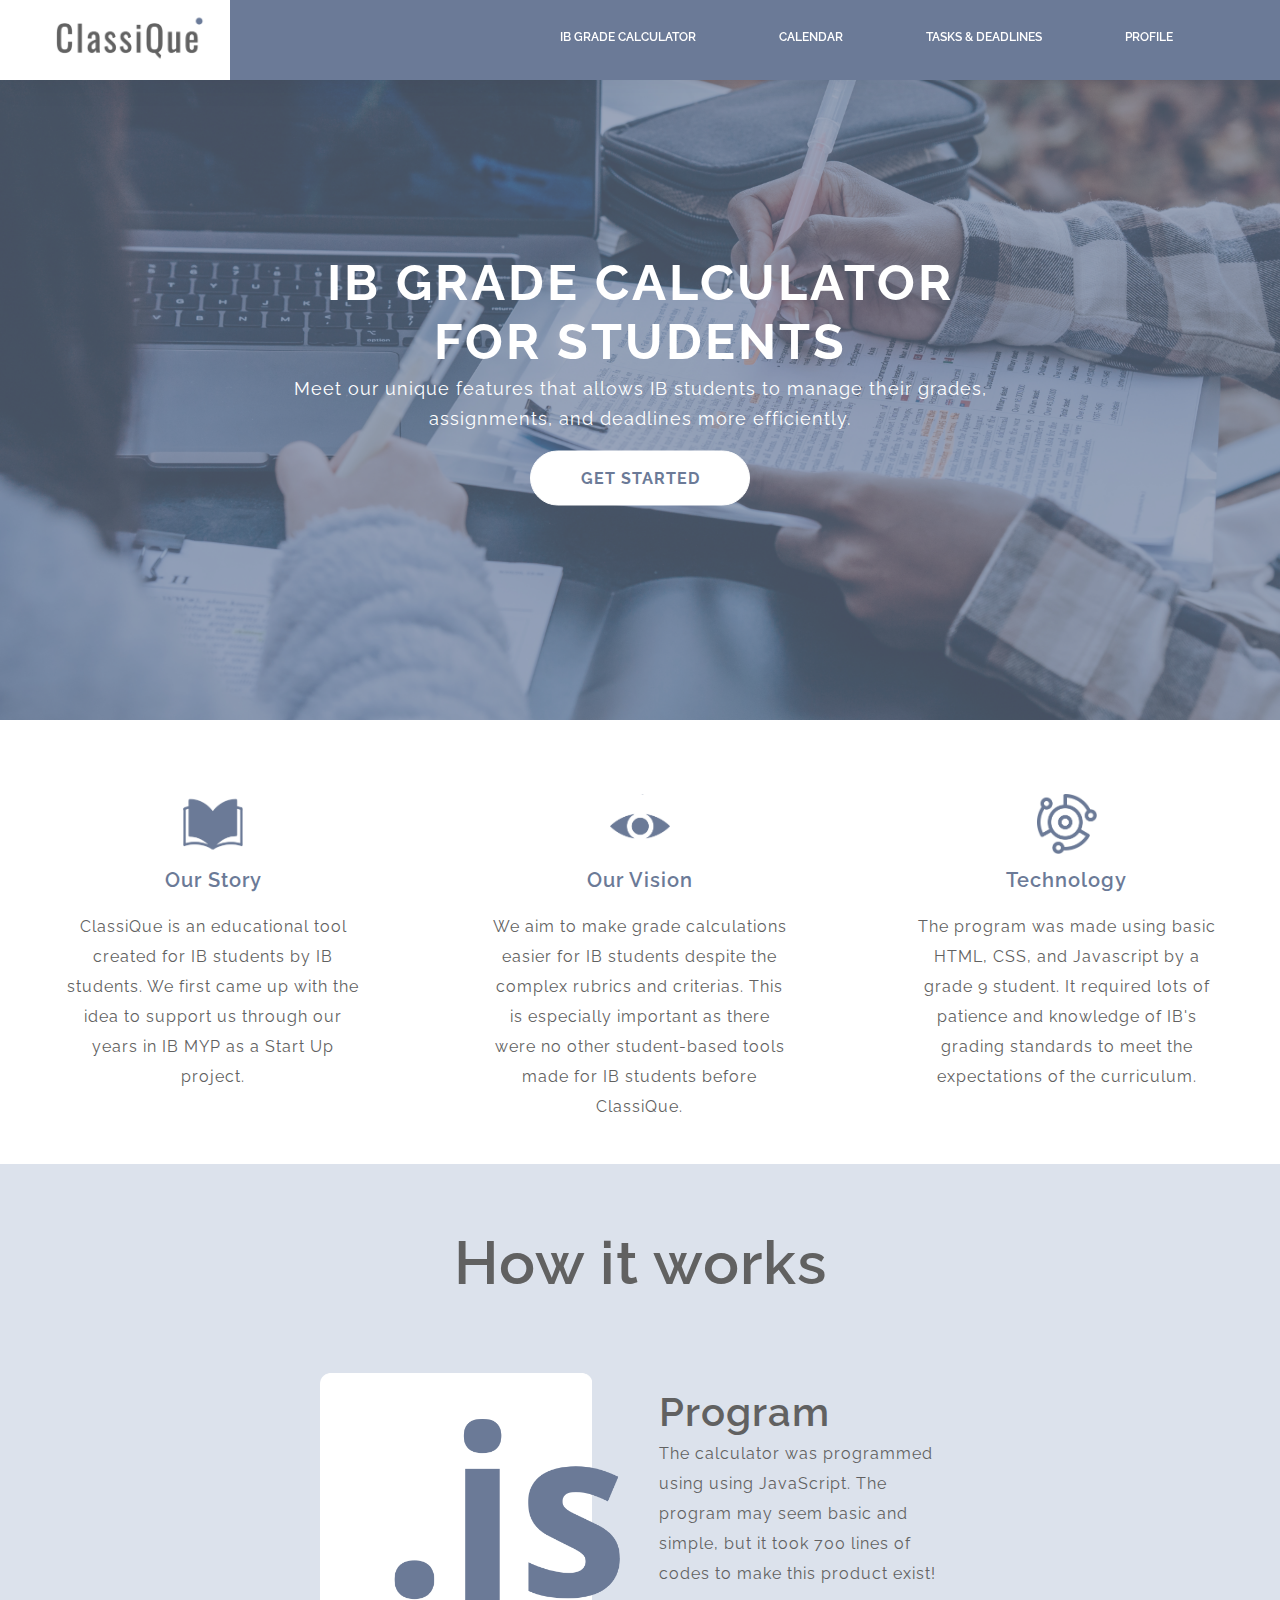
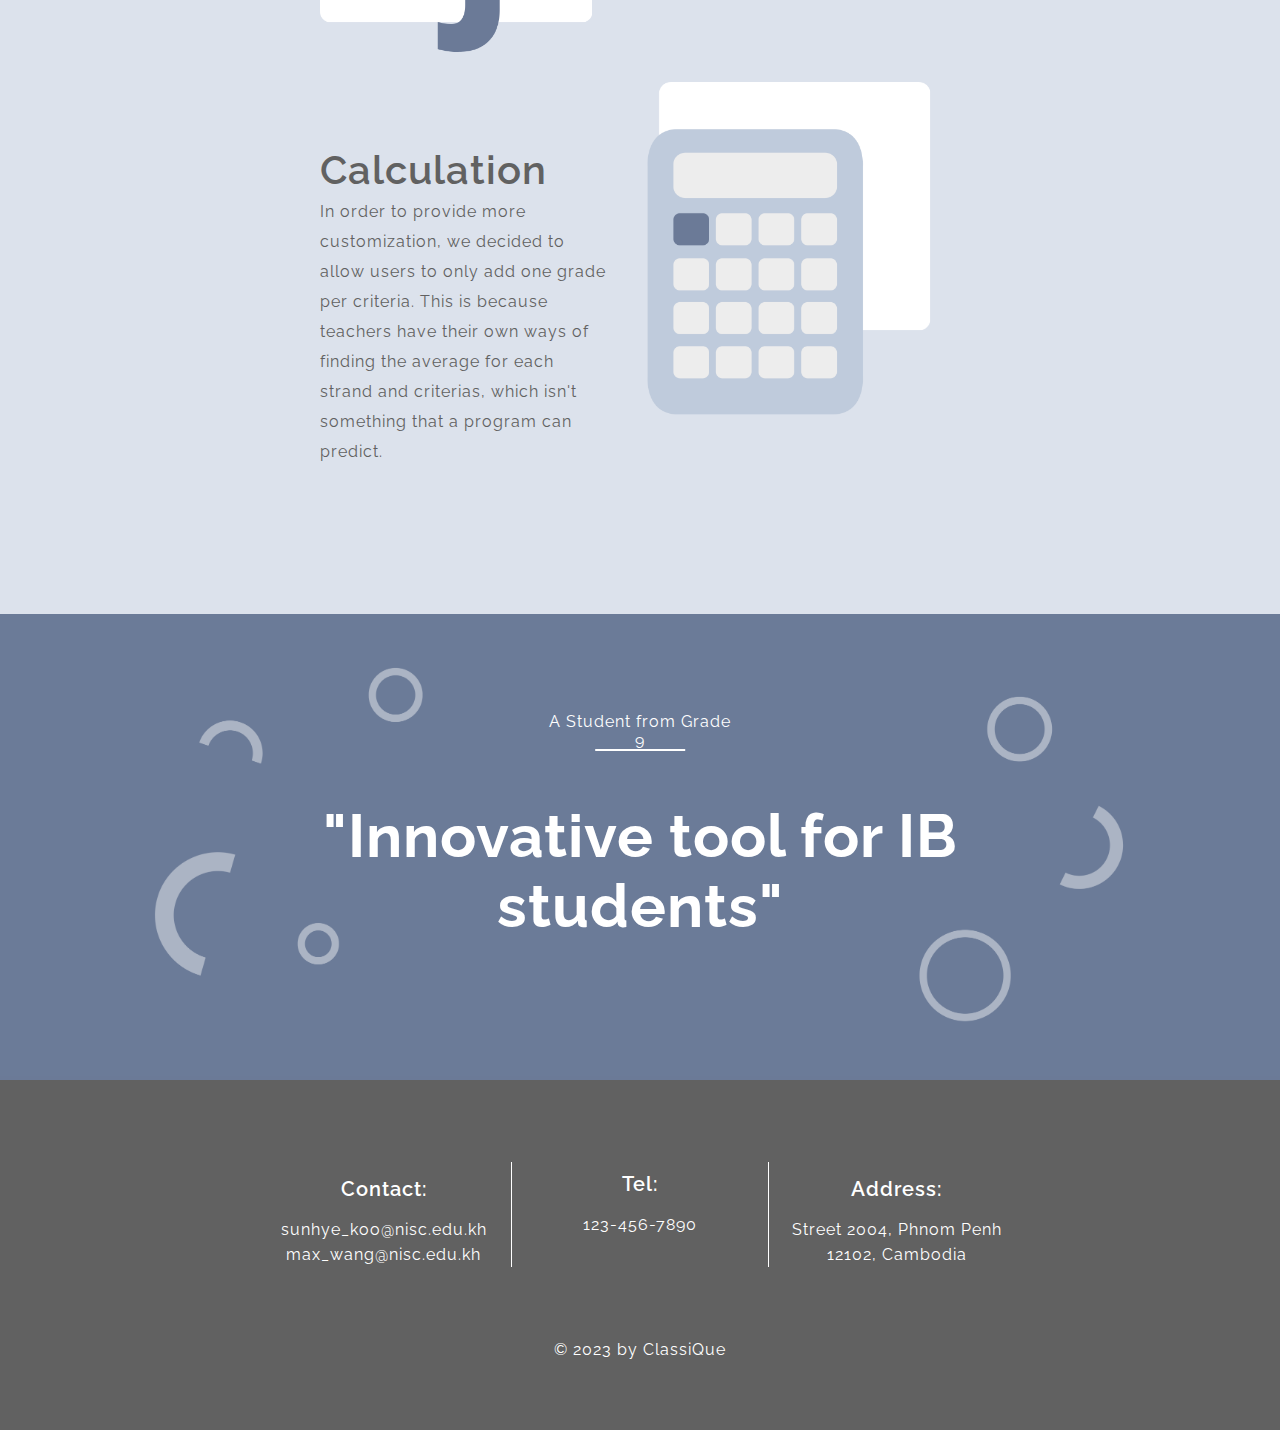
==== index.html @ 24f9cb54 "Update index.html" ====
<!DOCTYPE html>
<html lang="en">
<head>
    <meta charset="UTF-8">
    <meta http-equiv="X-UA-Compatible" content="IE=edge">
    <meta name="viewport" content="width=device-width, initial-scale=1.0">
    <title>Classique - Home</title>
    <link rel="icon" type="image/png" href="icon.png"/>
</head>
<style>
    * {
        box-sizing: border-box;
    }
    @font-face {
        font-family: "Raleway-Regular";
        src: url("Raleway_woff/Raleway-Regular.woff2") format('woff2'),
            url("Raleway_woff/Raleway-Regular.woff") format('woff');
        font-weight:normal;
        font-style:normal; 
    }
    @font-face {
        font-family: "Raleway-Medium";
        src: url("Raleway_woff/Raleway-Medium.woff2") format('woff2'),
            url("Raleway_woff/Raleway-Medium.woff") format('woff');
        font-weight:normal;
        font-style:normal; 
    }
    @font-face {
        font-family: "Raleway-SemiBold";
        src: url("Raleway_woff/Raleway-SemiBold.woff2") format('woff2'),
            url("Raleway_woff/Raleway-SemiBold.woff") format('woff');
        font-weight:normal;
        font-style:normal; 
    }
    @font-face {
        font-family: "Raleway-Bold";
        src: url("Raleway_woff/Raleway-Bold.woff2") format('woff2'),
            url("Raleway_woff/Raleway-Bold.woff") format('woff');
        font-weight:normal;
        font-style:normal; 
    }
    body {
        margin: 0;
        padding:0;
        font-weight:normal;
        background:white;
    }
    .top {
        height: 80px;
        /* border:solid 1px red; */
        box-shadow:0px 5px 30px rgb(0 0 0 / 5%);
        position:fixed;
        top:0;
        z-index:3;
        width:100%;
        background:linear-gradient(90deg, white 18%, #6B7A97 18%); 
    }
    .top #menu {
        float: right;
        width: 800px;  
        margin-top:15px;
        height:50px;
        /* border:solid 1px blue;  */
    }
    #menu {
        width:980px;
        padding:15px 0 0 0;
    }
    header #logo {
        /* border:solid 1px blue; */
        float:left;
        margin:10px 0 0 55px;
        width:150px;
    }
    header #menu {
        font-family:"Raleway-SemiBold";
        font-weight:normal;
        font-size:12px;
    }
    header #menu li {
        display:inline;
        margin-left: 80px; 
    }
    a {
        text-decoration:none;
    }
    a, a:visited, a:hover, a:active {
        color: inherit;
    }
    li {
        text-decoration:none;  
        color:white;
        position: relative;
        padding-bottom:10px;
    }
    li::after {
        content: '';
        position:absolute;
        width: 100%;
        transform: scaleX(0);
        height: 1px;
        bottom: 0;
        left: 0;
        background-color: black;
        transform-origin: bottom left right;
        transition: 0.8s ease-in-out;
    }
    li:hover {
        color:#DCE2EC;
        transition: 0.5s;
    }
    .float-right {
        float: right;
    }
    #img {
        width:100%;
        background-position: center;
        background-repeat: no-repeat;
        background-size: cover;
    }
    h1 {
        /* border:solid red 1px; */
        font-family:"Raleway-Bold";
        float:right;
        font-weight:normal;
        font-size:50px;
        text-align:center;
        width:800px;
        letter-spacing:3px;
    }
    p {
        width:800px;
        /* border:solid 1px black; */
        margin-top:0px;
        text-align:center;
        font-size:18px;
        line-height:30px;
        font-weight:normal;
        font-family:"Raleway-Regular";
        color:white;
        letter-spacing:1px;
    }
    #info {
        margin-bottom:10px;
    }
    #btncontrol {
        width:600px;
        color:#626262;
    }
    #startBtn {
        width:220px;
        font-size:16px;
        border-radius:0px;
        background:white;
        border-width: 1px;
        font-family:"Raleway-Bold";
        font-weight:normal;
        color:#6B7A97;
        letter-spacing:1px;
        height:55px;
        border:solid 1px white;
        border-radius:100px;
    }
    #startBtn:hover {
        background-color:#6B7A97;
        transition: 0.4s ease-in-out;
        border:solid 1px #6B7A97;
        color:white;
    }
    .part1 {
        /* border:solid 1px red; */
        position: absolute;
        top: 43%;
        left: 50%;
        transform: translate(-50%, -50%);
    }
    .part2 {
        /* border:solid 1px red; */
        position: absolute;
        top: 57%;
        left: 50%;
        transform: translate(-50%, -50%);
    }
    .part3 {
        /* border:solid 1px red; */
        position: absolute;
        top: 66%;
        left: 50%;
        transform: translate(-50%, -50%);
    }
    .first {
        position: relative;
        text-align: center;
        color: white;
    }
    aside#left {
        width:33.33%;
        height:350px; 
        float:left; 
        text-align:center;
        color:#6B7A97;
        background:white;
    }
    aside#right {
        width:33.33%;
        height:350px;
        float:left;
        color:#6B7A97;
        text-align:center;
        background:white;
    }
    .second main {
        width:33.33%;
        height:350px;
        float:left;
        color:#6B7A97;
        text-align:center;
        background:white;
    }
    .icon {
        width:60px;
        margin-top:70px;
    }
    .subT {
        font-size:20px;
        margin-top:10px;
        font-weight:700;
        letter-spacing:1px;
        font-family:"Raleway-SemiBold";
        font-weight:normal;
    }
    .cont {
        margin-top:20px;
        /* border:solid 1px blue; */
        width:70%;
        margin-left:15%;
        color:#616161;
        letter-spacing:1px;
        line-height:30px;
        font-family:"Raleway-Regular";
        font-weight:normal;
    }
    .second {
        height:350px;
        margin-bottom:90px;
        /* border:solid 3px blue; */
    }
    .third {
        /* border:solid 6px purple; */
        width:100%;
        height:1050px;
        background-color:#DCE2EC;
        padding:5% 0 8% 0;
    }
    .expT {
        font-family:"Raleway-SemiBold";
        font-weight:normal;
        font-size:60px;
        letter-spacing: 1px;
        color:#616161;
        text-align: center;
        /* border:solid 1px blue; */
    }
    .expS1 {
        font-family:"Raleway-SemiBold";
        font-weight:normal;
        position: absolute;
        font-size:40px;
        letter-spacing: 1px;
        color:#616161;
        text-align:left;
        float:right;
        margin:7% 0 0 51.5%;
        /* border:solid 1px green; */
    }
    .exp1 {
        font-family:"Raleway-Regular";
        font-weight:normal;
        letter-spacing: 1px;
        color:#616161;
        text-align:left;
        float:right;
        width:22.5%;
        line-height:30px;
        /* border:solid 1px yellow; */
        margin:11% 0 0 51.5%;
        position:absolute;
    }
    #js {
        width:23.5%;
        float:left;
        margin:5% 0 0 25%;
        position:relative;
    }
    .expS2 {
        font-family:"Raleway-SemiBold";
        font-weight:normal;
        position: absolute;
        font-size:40px;
        letter-spacing: 1px;
        color:#616161;
        text-align:left;
        float:right;
        margin:35% 0 0 25%;
    }
    .exp2 {
        font-family:"Raleway-Regular";
        font-weight:normal;
        letter-spacing: 1px;
        color:#616161;
        text-align:left;
        float:left;
        width:22.5%;
        line-height:30px;
        /* border:solid 1px yellow; */
        margin:39% 0 0 25%;
        position:absolute;
    }
    #calc {
        width:26%;
        float:right;
        margin:30% 26.5% 0 0;
        position:absolute;
    }
    .fourth {
        position: relative;
        text-align: center;
        color: white;
        /* border:solid 1px red; */
        background:#6B7A97;
    }
    #fb {
        width:100%;
        background-position: center;
        background-repeat: no-repeat;
        background-size: cover;
        /* border:solid 1px red; */
    }
    .fbD {
        /* border:solid 1px red; */
        font-family:"Raleway-Regular";
        font-weight:normal;
        position: absolute;
        top: 25%;
        left: 50%;
        transform: translate(-50%, -50%);
        letter-spacing: 1px;
        width:15%;
    }
    .fbW {
        /* border:solid 1px red; */
        font-family:"Raleway-Bold";
        font-weight:normal;
        position: absolute;
        top: 55%;
        left: 50%;
        transform: translate(-50%, -50%);
        letter-spacing: 1px;
        font-size:60px;
    }
    .uL {
        border:solid 0.5px white;
        position: absolute;
        top: 25%;
        left: 50%;
        transform: translate(-50%, -50%);
        width:7%;
        margin-top:1.5%;
    }
    footer {
        background:#616161;
        height:350px;
        position:sticky;
    }
    #left2 {
        margin:0 0 0 20%;
        padding-top:4%;
        width:20%;
        height:350px; 
        float:left; 
        text-align:center;
        color:white;
    }
    #right2 {
        margin:0 20% 0 0;
        padding-top:4%;
        width:20%;
        height:350px;
        float:left;
        color:white;
        text-align:center;
    }
    #mid {
        padding-top:6%;
        width:20%;
        height:150px;
        float:left;
        color:white;
        text-align:center;
    }
    .info {
        font-family:"Raleway-Regular";
        font-weight:normal;
        margin-top:30px;
        border-right:solid 1px white;
        letter-spacing:1px;
        line-height:25px;
    }
    .tel {
        font-family:"Raleway-Regular";
        font-weight:normal;
        letter-spacing:1px;
        line-height:25px;
    }
    .add {
        font-family:"Raleway-Regular";
        font-weight:normal;
        margin-top:30px;
        border-left:solid 1px white;
        letter-spacing:1px;
        line-height:25px;
    }
    .T {
        font-family:"Raleway-SemiBold";
        font-weight:normal;
        line-height:55px;
        font-size:20px;
    }
</style>
<body>
    <div class="top">
        <header>
            <a href="index.html"><img id="logo" src="logo.png"></a>
            <ul id="menu">
                <li><a href="calc.html">IB GRADE CALCULATOR</a></li>
                <li><a>CALENDAR</li></a>
                <li><a>TASKS & DEADLINES</li></a>
                <li><a>PROFILE</li></a>
            </ul>
        </header>
    </div>
    <div class="first">
        <img id="img" src="background1.png">
        <div class="part1"><h1>IB GRADE CALCULATOR<br>FOR STUDENTS</h1></div>
        <div class="part2"><p>Meet our unique features that allows IB students to manage their grades, assignments, and deadlines more efficiently. </p></div>
        <div class="part3"><a href="calc.html"><button type="button" id="startBtn">GET STARTED</button></a></div>
    </div>
    <div class="second">
        <aside id="left">
            <img class="icon" src="book.png">
            <div class="subT">
                Our Story
            </div>
            <div class="cont">
                ClassiQue is an educational tool created for IB students by IB students. We first came up with the idea to support us through our years in IB MYP as a Start Up project.
            </div>
        </aside>
        <main>
            <img class="icon" src="eye.png">
            <div class="subT">
                Our Vision
            </div>
            <div class="cont">
                We aim to make grade calculations easier for IB students despite the complex rubrics and criterias. This is especially important as there were no other student-based tools made for IB students before ClassiQue.
            </div>
        </main>
        <aside id="right">
            <img class="icon" src="tech.png">
            <div class="subT">
                Technology
            </div>
            <div class="cont">
                The program was made using basic HTML, CSS, and Javascript by a grade 9 student. It required lots of patience and knowledge of IB's grading standards to meet the expectations of the curriculum.
            </div>
        </aside>
    </div>
    <div class="third">
        <div class="expT">
            How it works
        </div>
        <img id="js" src="js.png">
        <div class="expS1">
            Program
        </div>
        <div class="exp1">
            The calculator was programmed using using JavaScript. The program may seem basic and simple, but it took 700 lines of codes to make this product exist!
        </div>
        <img id="calc" src="calc.png">
        <div class="expS2">
            Calculation
        </div>
        <div class="exp2">
            In order to provide more customization, we decided to allow users to only add one grade per criteria. This is because teachers have their own ways of finding the average for each strand and criterias, which isn't something that a program can predict. 
        </div>
    </div>
    <div class="fourth">
        <img id="fb" src="fb.png">
        <div class="fbD">A Student from Grade 9</div>
        <div class="uL"></div>
        <div class="fbW">"Innovative tool for IB students"</div>
    </div>
    <footer>
        <aside id="left2">
            <div class="info">
                <div class="T">Contact:</div>
                sunhye_koo@nisc.edu.kh
                max_wang@nisc.edu.kh
            </div>
        </aside>
        <main id="mid">
            <div class="tel">
                <div class="T">Tel:</div>
                123-456-7890<br><br><br><br><br>
                © 2023 by ClassiQue
            </div>
        </main>
        <aside id="right2">
            <div class="add">
                <div class="T">Address:</div>
                Street 2004, Phnom Penh
                <br>12102, Cambodia
            </div>
        </aside>
    </footer>
</body>
</html>
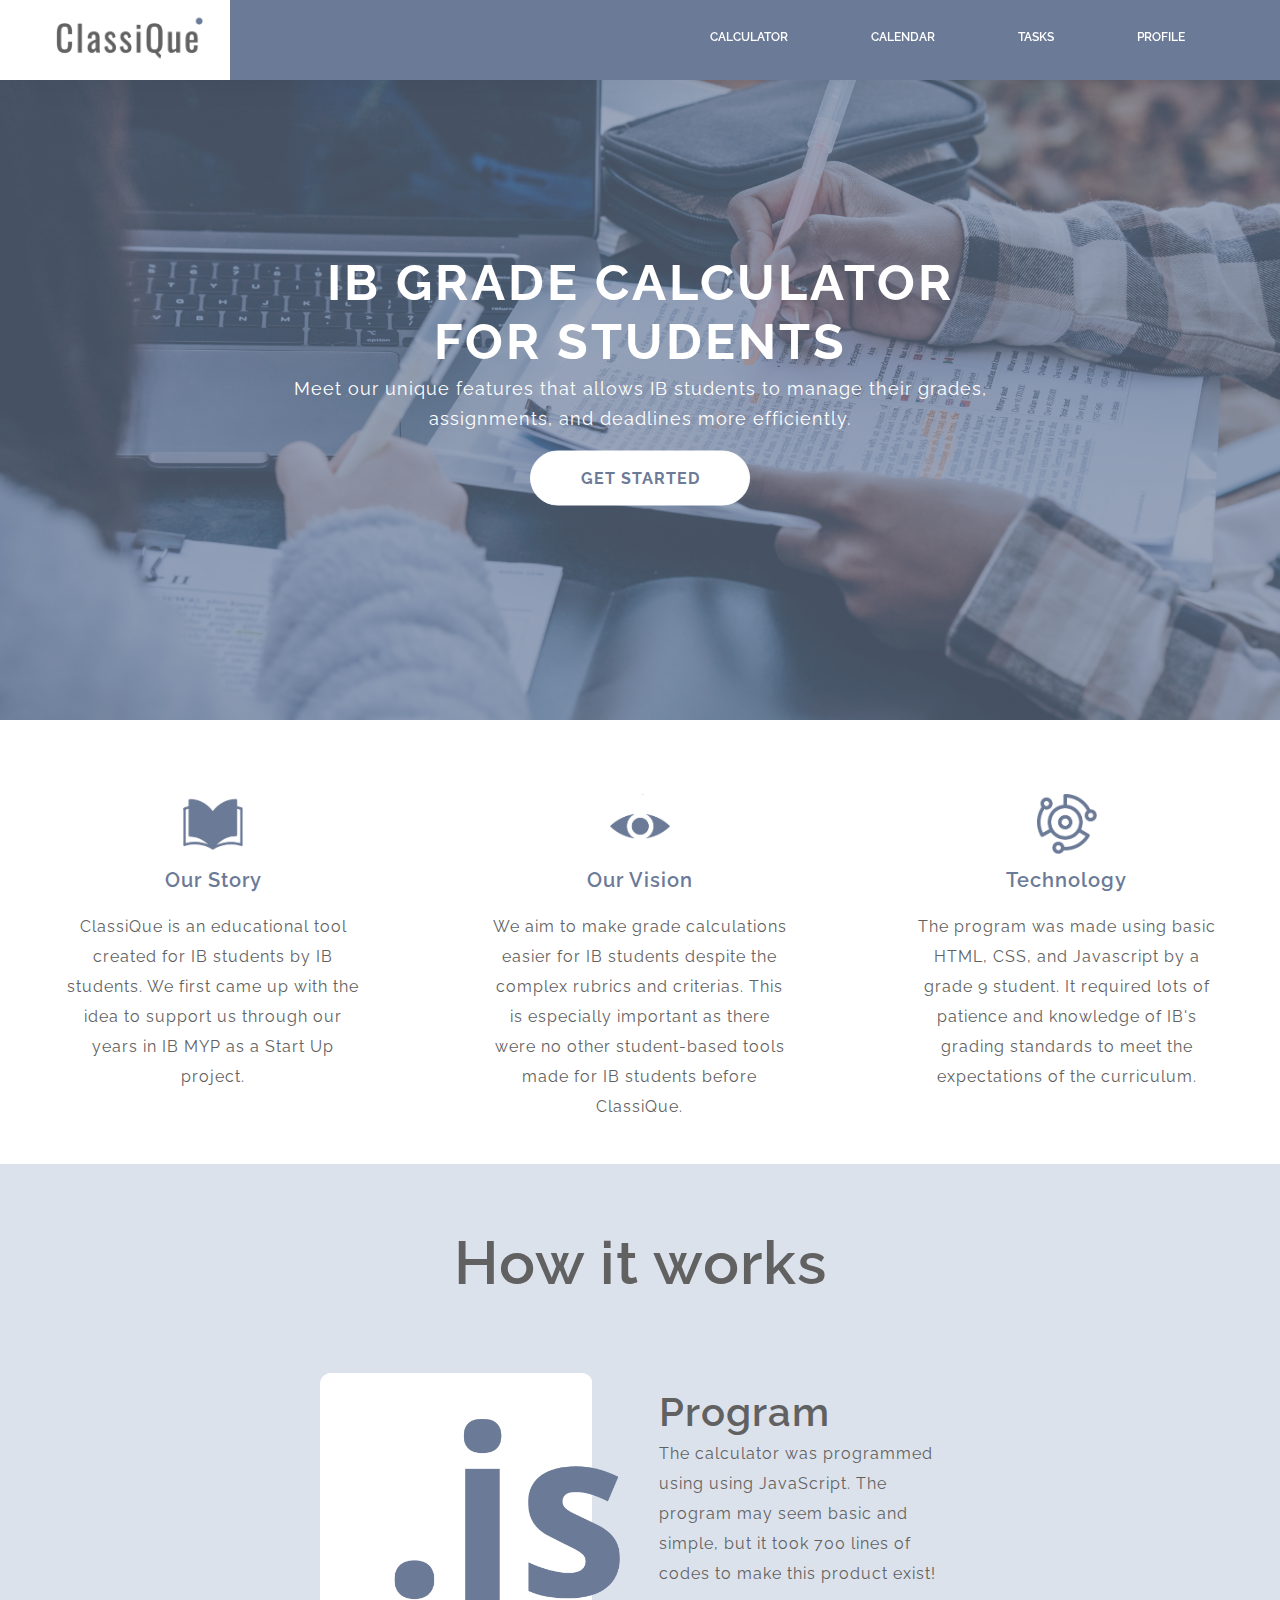
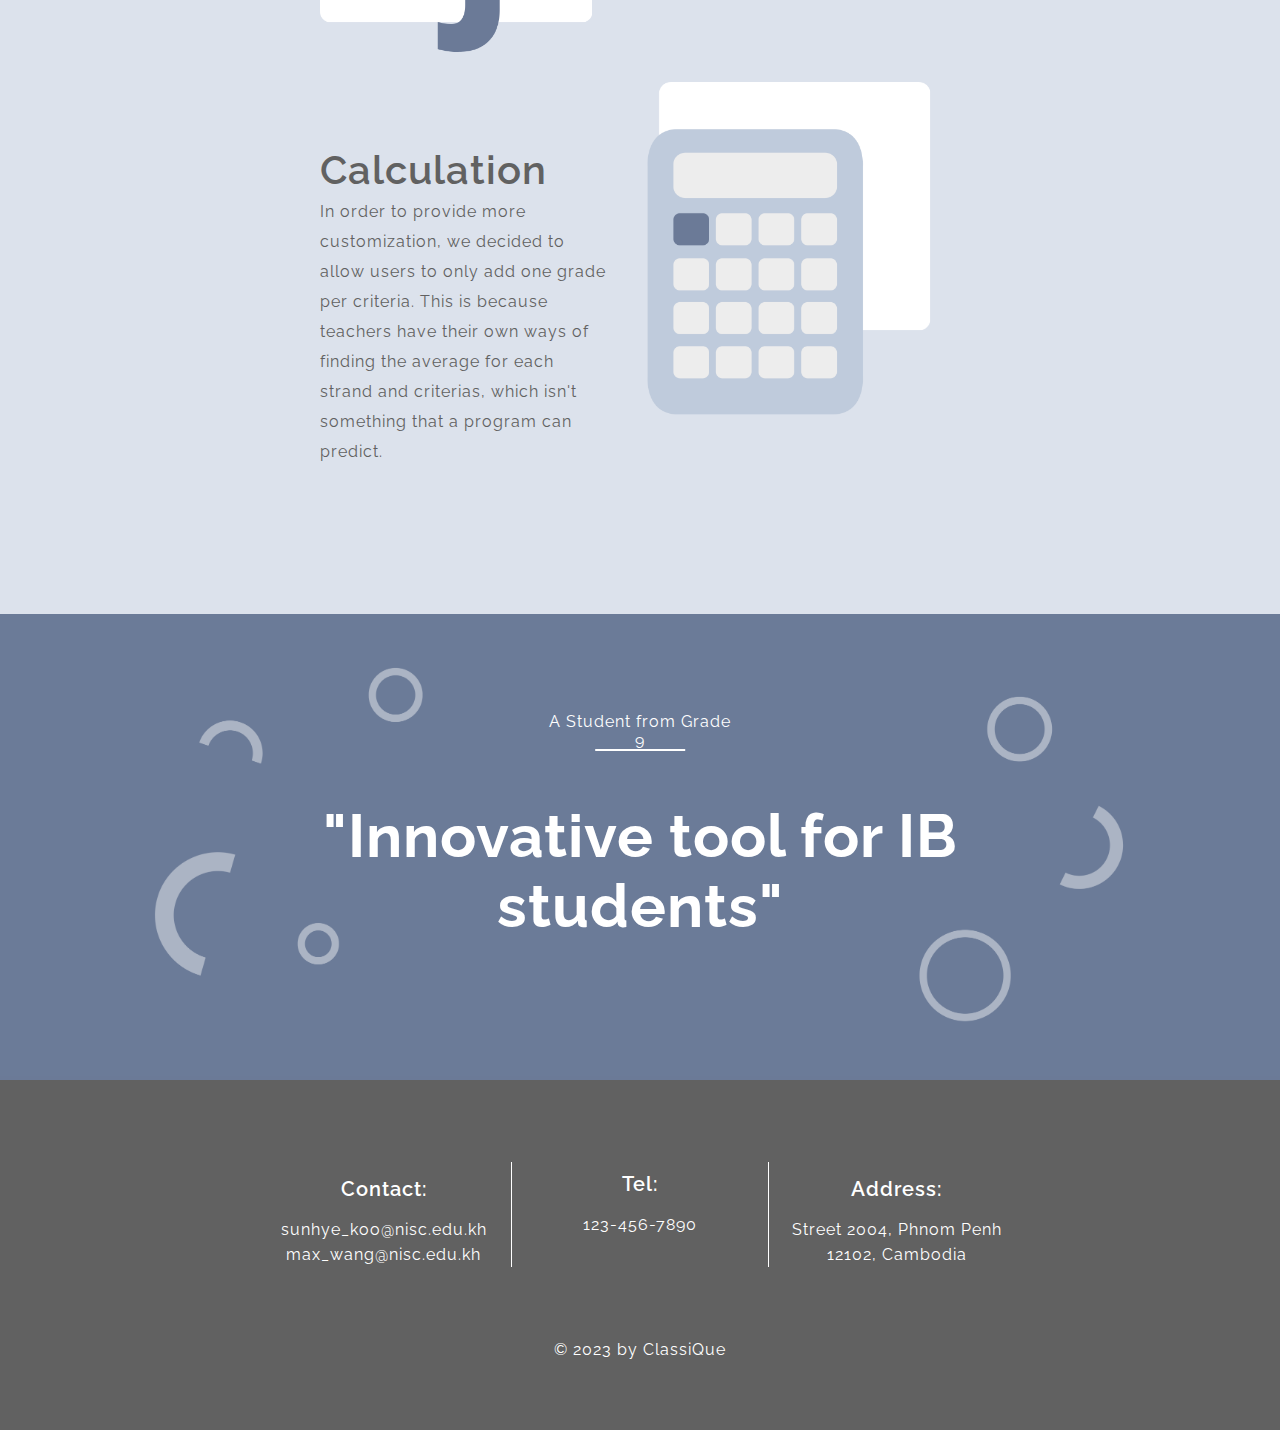
==== commit dfe24330: "Update index.html" ====
--- a/index.html
+++ b/index.html
@@ -57,7 +57,7 @@
     }
     .top #menu {
         float: right;
-        width: 800px;  
+        width: 650px;  
         margin-top:15px;
         height:50px;
         /* border:solid 1px blue;  */
@@ -426,15 +426,243 @@
         line-height:55px;
         font-size:20px;
     }
+    @media only screen and (max-width:500px) {
+    /* For mobile phones: */
+        .second > #left, .second > main, .second > #right {
+            width: 100%;
+        }
+        #img {
+            width: fit-content; 
+            height: max-content; 
+            object-fit: none;
+            /* height:fit-content; */
+            background-position: center;
+            background-repeat: no-repeat;
+            background-size: cover;
+        }
+        header #logo {
+            float:left;
+            margin:18px 0 0 30px;
+            width:25%;
+        }
+        .top {
+            box-shadow:0px 5px 30px rgb(0 0 0 / 5%);
+            position:fixed;
+            top:0;
+            z-index:3;
+            width:100%;
+            background:linear-gradient(90deg, white 36%, #6B7A97 36%); 
+        }
+        .top #menu {
+            width: 300px;  
+            margin-top:15px;
+            height:50px;
+            margin-right:25px;
+        }
+        #menu {
+            width:980px;
+            padding:20px 0 0 0;
+        }
+        header #menu {
+            font-weight:550;
+            font-size:0.25em;
+        }
+        header #menu li {
+            display:inline;
+            margin-left: 120px; 
+        }
+        h1 {
+            font-size:2em;
+        }
+        p {
+            width:400px;
+            font-size:0.9em;
+        }
+        .part1 {
+            top: 38%;
+            left: 50%;
+        }
+        .part2 {
+            top: 48%;
+            left: 50%;
+        }
+        .part3 {
+            top: 56%;
+            left: 50%;
+        }
+        .second {
+            height:100px;
+            margin-bottom:1000px;
+        }
+        .third {
+            width:100%;
+            height:1450px;
+            background-color:#DCE2EC;
+            padding:5% 0 8% 0;
+        }
+        .expT {
+            font-size:2.75em;
+            font-weight:700;
+            letter-spacing: 1px;
+            color:#616161;
+            text-align: center;
+            line-height: 130px;;
+        }
+        .expS1 {
+            position: absolute;
+            font-size:2.5em;
+            font-weight:700;
+            letter-spacing: 1px;
+            color:#616161;
+            text-align:left;
+            float:left;
+            margin:50% 0 0 24.5%;
+        }
+        .exp1 {
+            letter-spacing: 1px;
+            color:#616161;
+            text-align:left;
+            float:right;
+            width:50%;
+            line-height:30px;
+            /* border:solid 1px yellow; */
+            margin:63% 0 0 24.5%;
+            position:absolute;
+        }
+        #js {
+            width:50%;
+            float:left;
+            margin:0 0 0 25%;
+            position:relative;
+        }
+        .expS2 {
+            position: absolute;
+            font-size:2.5em;
+            font-weight:700;
+            letter-spacing: 1px;
+            color:#616161;
+            text-align:left;
+            float:left;
+            margin:170% 0 0 24.5%;
+        }
+        .exp2 {
+            letter-spacing: 1px;
+            color:#616161;
+            text-align:left;
+            float:right;
+            width:50%;
+            line-height:30px;
+            /* border:solid 1px yellow; */
+            margin:183% 0 0 24.5%;
+            position:absolute;
+        }
+        #calc {
+            width:50%;
+            float:left;
+            margin:65% 0 0 21%;
+            position:relative;
+        }
+        .fbD {
+            position: absolute;
+            top: 22.5%;
+            left: 50%;
+            transform: translate(-50%, -50%);
+            letter-spacing: 1px;
+            width:25%;
+            font-size:0.5em;
+        }
+        .fbW {
+            position: absolute;
+            top: 53.5%;
+            left: 50%;
+            transform: translate(-50%, -50%);
+            letter-spacing: 1px;
+            font-size:1.75em;
+            font-weight:bold;
+        }
+        .uL {
+            border:solid 0.5px white;
+            position: absolute;
+            top: 26.5%;
+            left: 50%;
+            transform: translate(-50%, -50%);
+            width:7%;
+            margin-top:1.5%;
+        }
+        footer {
+            height:350px;
+        }
+        #left2 {
+            margin:0 0 0 2%;
+            padding-top:10%;
+            width:30%;
+            height:350px; 
+            float:left; 
+            text-align:center;
+            color:white;
+        }
+        #right2 {
+            margin:0 2% 0 0;
+            padding-top:10%;
+            width:30%;
+            height:350px;
+            float:right;
+            color:white;
+            text-align:center;
+        }
+        #mid {
+            padding-top:16%;
+            width:30%;
+            height:150px;
+            float:left;
+            color:white;
+            text-align:center;
+            margin:0 0 0 3%;
+        }
+        .info {
+            margin-top:30px;
+            border-right:solid 1px white;
+            letter-spacing:1px;
+            line-height:25px;
+            font-size:0.5em;
+        }
+        .tel {
+            letter-spacing:1px;
+            line-height:25px;
+            font-size:0.5em;
+        }
+        .add {
+            margin-top:30px;
+            border-left:solid 1px white;
+            letter-spacing:1px;
+            line-height:25px;
+            font-size:0.5em;
+        }
+        .T {
+            font-weight:600;
+            line-height:55px;
+            font-size:1.5em;
+        }
+        .cred {
+            text-align: center;
+            position: absolute;
+            top: 70%;
+            left: 50%;
+            transform: translate(-50%, -50%);
+            letter-spacing: 1px;
+            color:white;
+            font-size:0.75em;
+        }
+        }
 </style>
 <body>
     <div class="top">
         <header>
             <a href="index.html"><img id="logo" src="logo.png"></a>
             <ul id="menu">
-                <li><a href="calc.html">IB GRADE CALCULATOR</a></li>
+                <li><a href="calc.html">CALCULATOR</a></li>
                 <li><a>CALENDAR</li></a>
-                <li><a>TASKS & DEADLINES</li></a>
+                <li><a>TASKS</li></a>
                 <li><a>PROFILE</li></a>
             </ul>
         </header>
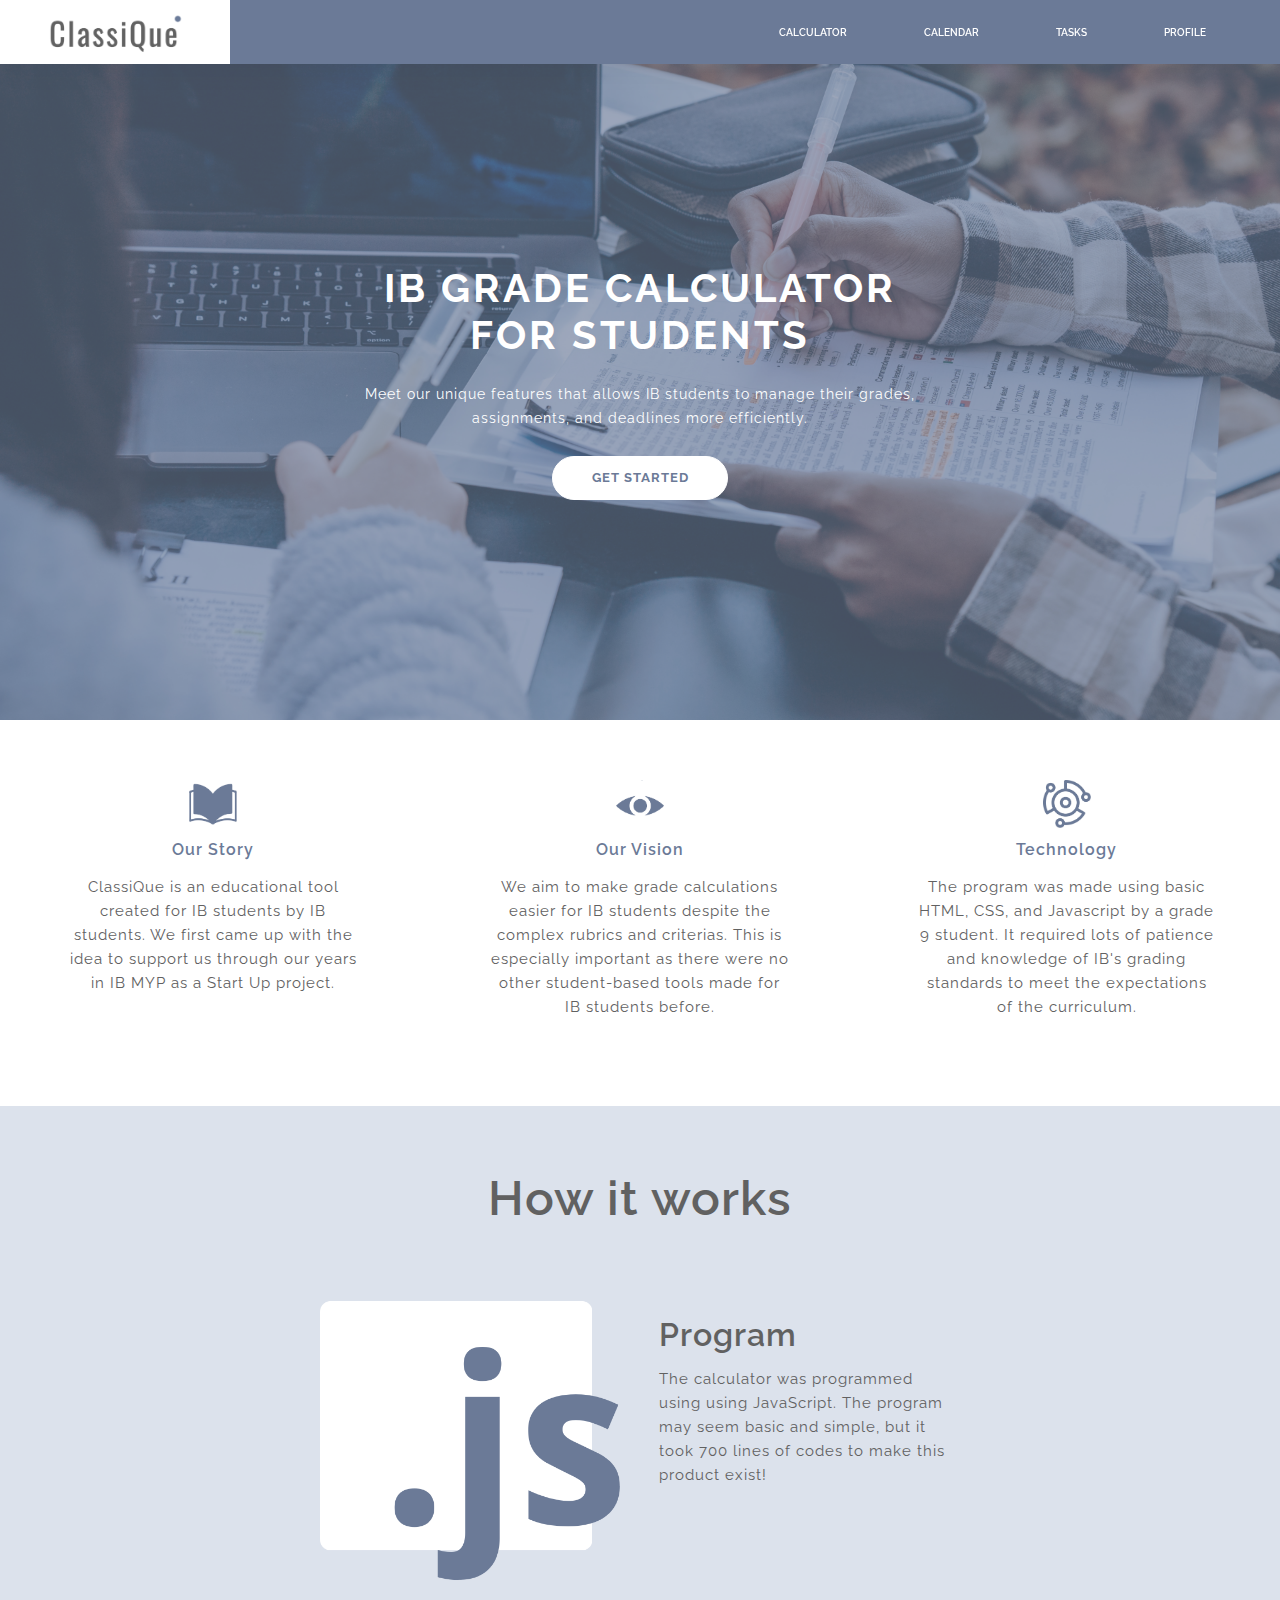
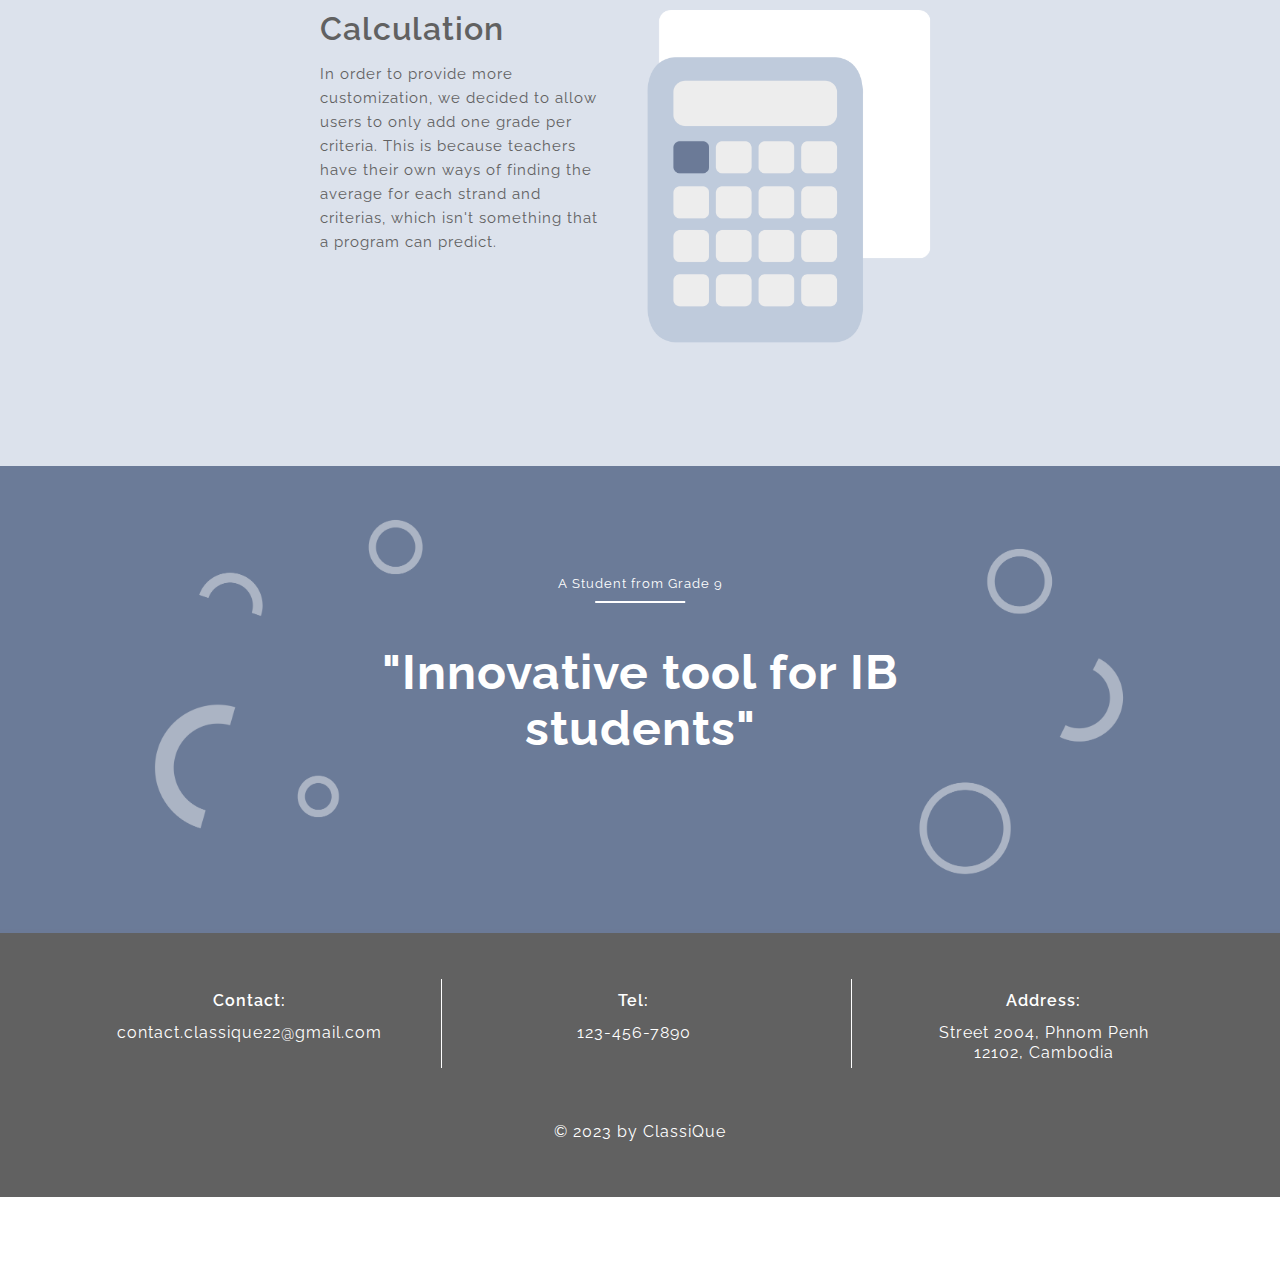
==== commit f4a93269: "Update index.html" ====
--- a/index.html
+++ b/index.html
@@ -9,7 +9,7 @@
 </head>
 <style>
     * {
-        box-sizing: border-box;
+    box-sizing: border-box;
     }
     @font-face {
         font-family: "Raleway-Regular";
@@ -42,11 +42,16 @@
     body {
         margin: 0;
         padding:0;
+        font-family:"Raleway";
         font-weight:normal;
         background:white;
+        overflow:auto;
+    }
+    html, body {
+        height:100%;
     }
     .top {
-        height: 80px;
+        height: 5vw;
         /* border:solid 1px red; */
         box-shadow:0px 5px 30px rgb(0 0 0 / 5%);
         position:fixed;
@@ -57,60 +62,46 @@
     }
     .top #menu {
         float: right;
-        width: 650px;  
-        margin-top:15px;
-        height:50px;
+        width: 45%;  
+        margin-top:1%;
+        height:3.125vw;
         /* border:solid 1px blue;  */
     }
     #menu {
-        width:980px;
-        padding:15px 0 0 0;
+        padding:1% 0 0 0;
     }
     header #logo {
         /* border:solid 1px blue; */
         float:left;
-        margin:10px 0 0 55px;
-        width:150px;
+        margin:0.7% 0 0 3.8%;
+        width:10.5%;
     }
     header #menu {
         font-family:"Raleway-SemiBold";
         font-weight:normal;
-        font-size:12px;
+        font-size:0.8vw;
     }
     header #menu li {
         display:inline;
-        margin-left: 80px; 
+        margin-left: 13%; 
+        /* border:solid 1px blue;  */
     }
     a {
-        text-decoration:none;
-    }
-    a, a:visited, a:hover, a:active {
-        color: inherit;
-    }
-    li {
         text-decoration:none;  
         color:white;
         position: relative;
-        padding-bottom:10px;
-    }
-    li::after {
-        content: '';
-        position:absolute;
-        width: 100%;
-        transform: scaleX(0);
-        height: 1px;
-        bottom: 0;
-        left: 0;
-        background-color: black;
-        transform-origin: bottom left right;
-        transition: 0.8s ease-in-out;
-    }
-    li:hover {
+    }
+    a:hover {
         color:#DCE2EC;
         transition: 0.5s;
     }
     .float-right {
         float: right;
+    }
+    .first {
+        position: relative;
+        text-align: center;
+        color: white;
     }
     #img {
         width:100%;
@@ -120,21 +111,21 @@
     }
     h1 {
         /* border:solid red 1px; */
+        float:right;
         font-family:"Raleway-Bold";
-        float:right;
-        font-weight:normal;
-        font-size:50px;
+        font-weight:normal;
+        font-size:3.125vw;
         text-align:center;
-        width:800px;
+        width:50vw;
         letter-spacing:3px;
     }
     p {
-        width:800px;
+        width:50vw;
         /* border:solid 1px black; */
         margin-top:0px;
         text-align:center;
-        font-size:18px;
-        line-height:30px;
+        font-size:1.125vw;
+        line-height:1.875vw;
         font-weight:normal;
         font-family:"Raleway-Regular";
         color:white;
@@ -148,8 +139,8 @@
         color:#626262;
     }
     #startBtn {
-        width:220px;
-        font-size:16px;
+        width:13.75vw;
+        font-size:1vw;
         border-radius:0px;
         background:white;
         border-width: 1px;
@@ -157,7 +148,7 @@
         font-weight:normal;
         color:#6B7A97;
         letter-spacing:1px;
-        height:55px;
+        height:3.438vw;
         border:solid 1px white;
         border-radius:100px;
     }
@@ -188,84 +179,73 @@
         left: 50%;
         transform: translate(-50%, -50%);
     }
-    .first {
-        position: relative;
-        text-align: center;
-        color: white;
+    .second {
+        height:28.875vw;
+        /* border:solid 3px blue; */
+        margin-bottom:1vw;
     }
     aside#left {
         width:33.33%;
-        height:350px; 
         float:left; 
         text-align:center;
         color:#6B7A97;
-        background:white;
     }
     aside#right {
         width:33.33%;
-        height:350px;
         float:left;
         color:#6B7A97;
         text-align:center;
-        background:white;
     }
     .second main {
         width:33.33%;
-        height:350px;
         float:left;
         color:#6B7A97;
         text-align:center;
-        background:white;
     }
     .icon {
-        width:60px;
-        margin-top:70px;
+        width:3.75vw;
+        margin-top:4.375vw;
     }
     .subT {
-        font-size:20px;
-        margin-top:10px;
-        font-weight:700;
+        font-size:1.25vw;
+        margin-top:0.625vw;
+        font-family:"Raleway-SemiBold";
+        font-weight:normal;
         letter-spacing:1px;
-        font-family:"Raleway-SemiBold";
-        font-weight:normal;
     }
     .cont {
-        margin-top:20px;
+        margin-top:1.25vw;
         /* border:solid 1px blue; */
         width:70%;
         margin-left:15%;
         color:#616161;
+        font-family:"Raleway-Regular";
+        font-weight:normal;
         letter-spacing:1px;
-        line-height:30px;
-        font-family:"Raleway-Regular";
-        font-weight:normal;
-    }
-    .second {
-        height:350px;
-        margin-bottom:90px;
-        /* border:solid 3px blue; */
+        line-height:1.875vw;
+        font-size:1.15vw;
     }
     .third {
         /* border:solid 6px purple; */
         width:100%;
-        height:1050px;
+        height:75vw;
         background-color:#DCE2EC;
         padding:5% 0 8% 0;
     }
     .expT {
+        font-size:3.75vw;
         font-family:"Raleway-SemiBold";
         font-weight:normal;
-        font-size:60px;
         letter-spacing: 1px;
         color:#616161;
         text-align: center;
         /* border:solid 1px blue; */
     }
     .expS1 {
+        position: absolute;
+        font-size:2.5vw;
         font-family:"Raleway-SemiBold";
         font-weight:normal;
-        position: absolute;
-        font-size:40px;
         letter-spacing: 1px;
         color:#616161;
         text-align:left;
@@ -281,10 +261,11 @@
         text-align:left;
         float:right;
         width:22.5%;
-        line-height:30px;
+        line-height:1.875vw;
         /* border:solid 1px yellow; */
         margin:11% 0 0 51.5%;
         position:absolute;
+        font-size:1.15vw;
     }
     #js {
         width:23.5%;
@@ -293,15 +274,15 @@
         position:relative;
     }
     .expS2 {
+        position: absolute;
+        font-size:2.5vw;
         font-family:"Raleway-SemiBold";
         font-weight:normal;
-        position: absolute;
-        font-size:40px;
         letter-spacing: 1px;
         color:#616161;
         text-align:left;
         float:right;
-        margin:35% 0 0 25%;
+        margin:30% 0 0 25%;
     }
     .exp2 {
         font-family:"Raleway-Regular";
@@ -311,10 +292,11 @@
         text-align:left;
         float:left;
         width:22.5%;
-        line-height:30px;
+        line-height:1.875vw;
         /* border:solid 1px yellow; */
-        margin:39% 0 0 25%;
+        margin:34% 0 0 25%;
         position:absolute;
+        font-size:1.15vw;
     }
     #calc {
         width:26%;
@@ -328,6 +310,7 @@
         color: white;
         /* border:solid 1px red; */
         background:#6B7A97;
+        min-height:1vw;
     }
     #fb {
         width:100%;
@@ -346,17 +329,19 @@
         transform: translate(-50%, -50%);
         letter-spacing: 1px;
         width:15%;
+        font-size:1vw
     }
     .fbW {
         /* border:solid 1px red; */
         font-family:"Raleway-Bold";
         font-weight:normal;
         position: absolute;
-        top: 55%;
+        top: 50%;
         left: 50%;
         transform: translate(-50%, -50%);
         letter-spacing: 1px;
-        font-size:60px;
+        font-size:3.75vw;
+        font-weight:normal;
     }
     .uL {
         border:solid 0.5px white;
@@ -369,31 +354,32 @@
     }
     footer {
         background:#616161;
-        height:350px;
+        height:20.625vw;
         position:sticky;
     }
     #left2 {
-        margin:0 0 0 20%;
-        padding-top:4%;
-        width:20%;
+        margin:0 0 0 4.5%;
+        padding-top:1.25vw;
+        width:30%;
         height:350px; 
         float:left; 
         text-align:center;
         color:white;
     }
     #right2 {
-        margin:0 20% 0 0;
-        padding-top:4%;
-        width:20%;
+        margin:0 2% 0 0;
+        padding-top:1.25vw;
+        width:30%;
         height:350px;
         float:left;
         color:white;
         text-align:center;
     }
     #mid {
-        padding-top:6%;
-        width:20%;
-        height:150px;
+        margin:0 2% 0 0;
+        padding-top:1.25vw;
+        width:30%;
+        height:350px;
         float:left;
         color:white;
         text-align:center;
@@ -404,13 +390,17 @@
         margin-top:30px;
         border-right:solid 1px white;
         letter-spacing:1px;
-        line-height:25px;
+        line-height:1.563vw;
+        font-size:1.25vw;
+        height:7vw;
     }
     .tel {
         font-family:"Raleway-Regular";
         font-weight:normal;
+        margin-top:30px;
         letter-spacing:1px;
-        line-height:25px;
+        line-height:1.563vw;
+        font-size:1.25vw;
     }
     .add {
         font-family:"Raleway-Regular";
@@ -418,183 +408,188 @@
         margin-top:30px;
         border-left:solid 1px white;
         letter-spacing:1px;
-        line-height:25px;
+        line-height:1.563vw;
+        font-size:1.25vw;
+        height:7vw;
     }
     .T {
         font-family:"Raleway-SemiBold";
         font-weight:normal;
-        line-height:55px;
-        font-size:20px;
+        line-height:3.438vw;
+        font-size:1.25vw;
+    }
+    .cred {
+        font-family:"Raleway-Regular";
+        font-weight:normal;
+        text-align: center;
+        position: absolute;
+        top: 75%;
+        left: 50%;
+        transform: translate(-50%, -50%);
+        letter-spacing: 1px;
+        color:white;
+        font-size:1.25vw;
     }
     @media only screen and (max-width:500px) {
     /* For mobile phones: */
         .second > #left, .second > main, .second > #right {
             width: 100%;
         }
+        .top {
+            height: 20vw;
+            background:linear-gradient(90deg, white 30%, #6B7A97 30%); 
+        }
+        .top #menu {
+            float: right;
+            margin-top:8%;
+            width: 65%;  
+        }
+        header #logo {
+            margin:6% 0 0 3.8%;
+            width:22.5%;
+        }
+        header #menu {
+            font-size:2vw;
+        }
+        header #menu li {
+            margin-left: 7%; 
+        }
         #img {
-            width: fit-content; 
-            height: max-content; 
-            object-fit: none;
-            /* height:fit-content; */
+            width:max-content;
             background-position: center;
             background-repeat: no-repeat;
             background-size: cover;
         }
-        header #logo {
-            float:left;
-            margin:18px 0 0 30px;
-            width:25%;
-        }
-        .top {
-            box-shadow:0px 5px 30px rgb(0 0 0 / 5%);
-            position:fixed;
-            top:0;
-            z-index:3;
+        h1 {
+            font-size:7.125vw;
+            width:90vw;
+            letter-spacing:0.188vw;
+        }
+        p {
+            width:90vw;
+            font-size:3.125vw;
+            line-height:4vw;
+            color:white;
+            letter-spacing:1px;
+        }
+        #info {
+            margin-bottom:10px;
+        }
+        #startBtn {
+            width:40vw;
+            font-size:3vw;
+            letter-spacing:0.063vw;
+            height:9.438vw;
+        }
+        .part1 {
+            /* border:solid 1px red; */
+            top: 35%;
+            left: 50%;
+        }
+        .part2 {
+            /* border:solid 1px red; */
+            top: 43%;
+            left: 50%;
+        }
+        .part3 {
+            /* border:solid 1px red; */
+            top: 49%;
+            left: 50%;
+        }
+        .second {
+            height:225vw;
+        }
+        aside#left {
             width:100%;
-            background:linear-gradient(90deg, white 36%, #6B7A97 36%); 
-        }
-        .top #menu {
-            width: 300px;  
-            margin-top:15px;
-            height:50px;
-            margin-right:25px;
-        }
-        #menu {
-            width:980px;
-            padding:20px 0 0 0;
-        }
-        header #menu {
-            font-weight:550;
-            font-size:0.25em;
-        }
-        header #menu li {
-            display:inline;
-            margin-left: 120px; 
-        }
-        h1 {
-            font-size:2em;
-        }
-        p {
-            width:400px;
-            font-size:0.9em;
-        }
-        .part1 {
-            top: 38%;
-            left: 50%;
-        }
-        .part2 {
-            top: 48%;
-            left: 50%;
-        }
-        .part3 {
-            top: 56%;
-            left: 50%;
-        }
-        .second {
-            height:100px;
-            margin-bottom:1000px;
+        }
+        aside#right {
+            width:100%;
+        }
+        .second main {
+            width:100%;
+        }
+        .icon {
+            width:20.75vw;
+            margin-top:12vw;
+        }
+        .subT {
+            font-size:6vw;
+            letter-spacing:0.063vw;
+        }
+        .cont {
+            margin-top:2vw;
+            letter-spacing:0.063vw;
+            line-height:5.75vw;
+            font-size:3.15vw;
         }
         .third {
+            /* border:solid 6px purple; */
             width:100%;
-            height:1450px;
-            background-color:#DCE2EC;
-            padding:5% 0 8% 0;
+            height:267.5vw;
+            padding:10% 0 8% 0;
         }
         .expT {
-            font-size:2.75em;
-            font-weight:700;
-            letter-spacing: 1px;
-            color:#616161;
-            text-align: center;
-            line-height: 130px;;
+            font-size:8vw;
+            letter-spacing: 0.063vw;
         }
         .expS1 {
-            position: absolute;
-            font-size:2.5em;
-            font-weight:700;
-            letter-spacing: 1px;
-            color:#616161;
+            font-size:6vw;
+            letter-spacing: 0.063vw;
             text-align:left;
-            float:left;
-            margin:50% 0 0 24.5%;
+            margin:57.5% 0 0 25%;
+            /* border:solid 1px green; */
         }
         .exp1 {
-            letter-spacing: 1px;
-            color:#616161;
-            text-align:left;
-            float:right;
+            letter-spacing: 0.063vw;
             width:50%;
-            line-height:30px;
+            line-height:6.5vw;
             /* border:solid 1px yellow; */
-            margin:63% 0 0 24.5%;
+            margin:67.5% 0 0 25%;
             position:absolute;
+            font-size:3.125vw;
         }
         #js {
             width:50%;
             float:left;
-            margin:0 0 0 25%;
+            margin:5% 0 0 25%;
             position:relative;
         }
         .expS2 {
-            position: absolute;
-            font-size:2.5em;
-            font-weight:700;
-            letter-spacing: 1px;
-            color:#616161;
-            text-align:left;
+            font-size:6vw;
+            letter-spacing: 0.063vw;
+            margin:170% 0 0 25%;
+        }
+        .exp2 {
+            letter-spacing: 0.063vw;
+            width:50%;
+            line-height:6.5vw;
+            margin:180% 0 0 25%;
+            position:absolute;
+            font-size:3.125vw;
+        }
+        #calc {
+            width:57%;
             float:left;
-            margin:170% 0 0 24.5%;
-        }
-        .exp2 {
-            letter-spacing: 1px;
-            color:#616161;
-            text-align:left;
-            float:right;
-            width:50%;
-            line-height:30px;
-            /* border:solid 1px yellow; */
-            margin:183% 0 0 24.5%;
-            position:absolute;
-        }
-        #calc {
-            width:50%;
-            float:left;
-            margin:65% 0 0 21%;
+            margin:52.5% 0 0 21%;
             position:relative;
         }
+        #fb {
+            width:100%;
+            background-position: center;
+            background-repeat: no-repeat;
+            background-size: cover;
+            /* border:solid 1px red; */
+        }
         .fbD {
-            position: absolute;
-            top: 22.5%;
-            left: 50%;
-            transform: translate(-50%, -50%);
-            letter-spacing: 1px;
-            width:25%;
-            font-size:0.5em;
+            letter-spacing: 0.063vw;
         }
         .fbW {
-            position: absolute;
-            top: 53.5%;
-            left: 50%;
-            transform: translate(-50%, -50%);
-            letter-spacing: 1px;
-            font-size:1.75em;
-            font-weight:bold;
-        }
-        .uL {
-            border:solid 0.5px white;
-            position: absolute;
-            top: 26.5%;
-            left: 50%;
-            transform: translate(-50%, -50%);
-            width:7%;
-            margin-top:1.5%;
-        }
-        footer {
-            height:350px;
+            top: 55%;
+            letter-spacing: 0.063vw;
+            font-size:4.75vw;
         }
         #left2 {
-            margin:0 0 0 2%;
-            padding-top:10%;
+            margin:0 0 0 4.5%;
             width:30%;
             height:350px; 
             float:left; 
@@ -603,64 +598,63 @@
         }
         #right2 {
             margin:0 2% 0 0;
-            padding-top:10%;
             width:30%;
             height:350px;
-            float:right;
-            color:white;
-            text-align:center;
-        }
-        #mid {
-            padding-top:16%;
-            width:30%;
-            height:150px;
             float:left;
             color:white;
             text-align:center;
-            margin:0 0 0 3%;
+        }
+        #mid {
+            margin:0 2% 0 0;
+            width:30%;
+            height:90px;
+            float:left;
+            color:white;
+            text-align:center;
         }
         .info {
-            margin-top:30px;
+            margin-top:15px;
             border-right:solid 1px white;
             letter-spacing:1px;
-            line-height:25px;
-            font-size:0.5em;
+            line-height:1.563vw;
+            font-size:1.25vw;
+            height:7vw;
         }
         .tel {
+            margin-top:15px;
             letter-spacing:1px;
-            line-height:25px;
-            font-size:0.5em;
+            line-height:1.563vw;
+            font-size:1.25vw;
         }
         .add {
-            margin-top:30px;
+            margin-top:15px;
             border-left:solid 1px white;
             letter-spacing:1px;
-            line-height:25px;
-            font-size:0.5em;
+            line-height:1.563vw;
+            font-size:1.25vw;
         }
         .T {
-            font-weight:600;
-            line-height:55px;
-            font-size:1.5em;
+            line-height:3.438vw;
+            font-size:1.25vw;
         }
         .cred {
             text-align: center;
             position: absolute;
-            top: 70%;
+            top: 75%;
             left: 50%;
             transform: translate(-50%, -50%);
             letter-spacing: 1px;
             color:white;
-            font-size:0.75em;
+            font-size:1.25vw;
         }
         }
 </style>
 <body>
     <div class="top">
         <header>
-            <a href="index.html"><img id="logo" src="logo.png"></a>
+            <a href="index2.html"><img id="logo" src="logo.png"></a>
             <ul id="menu">
-                <li><a href="calc.html">CALCULATOR</a></li>
+                <li><a href="calc2.html">CALCULATOR</a></li>
                 <li><a>CALENDAR</li></a>
                 <li><a>TASKS</li></a>
                 <li><a>PROFILE</li></a>
@@ -671,7 +665,7 @@
         <img id="img" src="background1.png">
         <div class="part1"><h1>IB GRADE CALCULATOR<br>FOR STUDENTS</h1></div>
         <div class="part2"><p>Meet our unique features that allows IB students to manage their grades, assignments, and deadlines more efficiently. </p></div>
-        <div class="part3"><a href="calc.html"><button type="button" id="startBtn">GET STARTED</button></a></div>
+        <div class="part3"><button type="button" id="startBtn">GET STARTED</button></div>
     </div>
     <div class="second">
         <aside id="left">
@@ -689,7 +683,7 @@
                 Our Vision
             </div>
             <div class="cont">
-                We aim to make grade calculations easier for IB students despite the complex rubrics and criterias. This is especially important as there were no other student-based tools made for IB students before ClassiQue.
+                We aim to make grade calculations easier for IB students despite the complex rubrics and criterias. This is especially important as there were no other student-based tools made for IB students before.
             </div>
         </main>
         <aside id="right">
@@ -731,15 +725,13 @@
         <aside id="left2">
             <div class="info">
                 <div class="T">Contact:</div>
-                sunhye_koo@nisc.edu.kh
-                max_wang@nisc.edu.kh
+                contact.classique22@gmail.com
             </div>
         </aside>
         <main id="mid">
             <div class="tel">
                 <div class="T">Tel:</div>
-                123-456-7890<br><br><br><br><br>
-                © 2023 by ClassiQue
+                123-456-7890
             </div>
         </main>
         <aside id="right2">
@@ -749,6 +741,8 @@
                 <br>12102, Cambodia
             </div>
         </aside>
+        <div class="cred">© 2023 by ClassiQue</div>
     </footer>
+    <br>
 </body>
 </html>
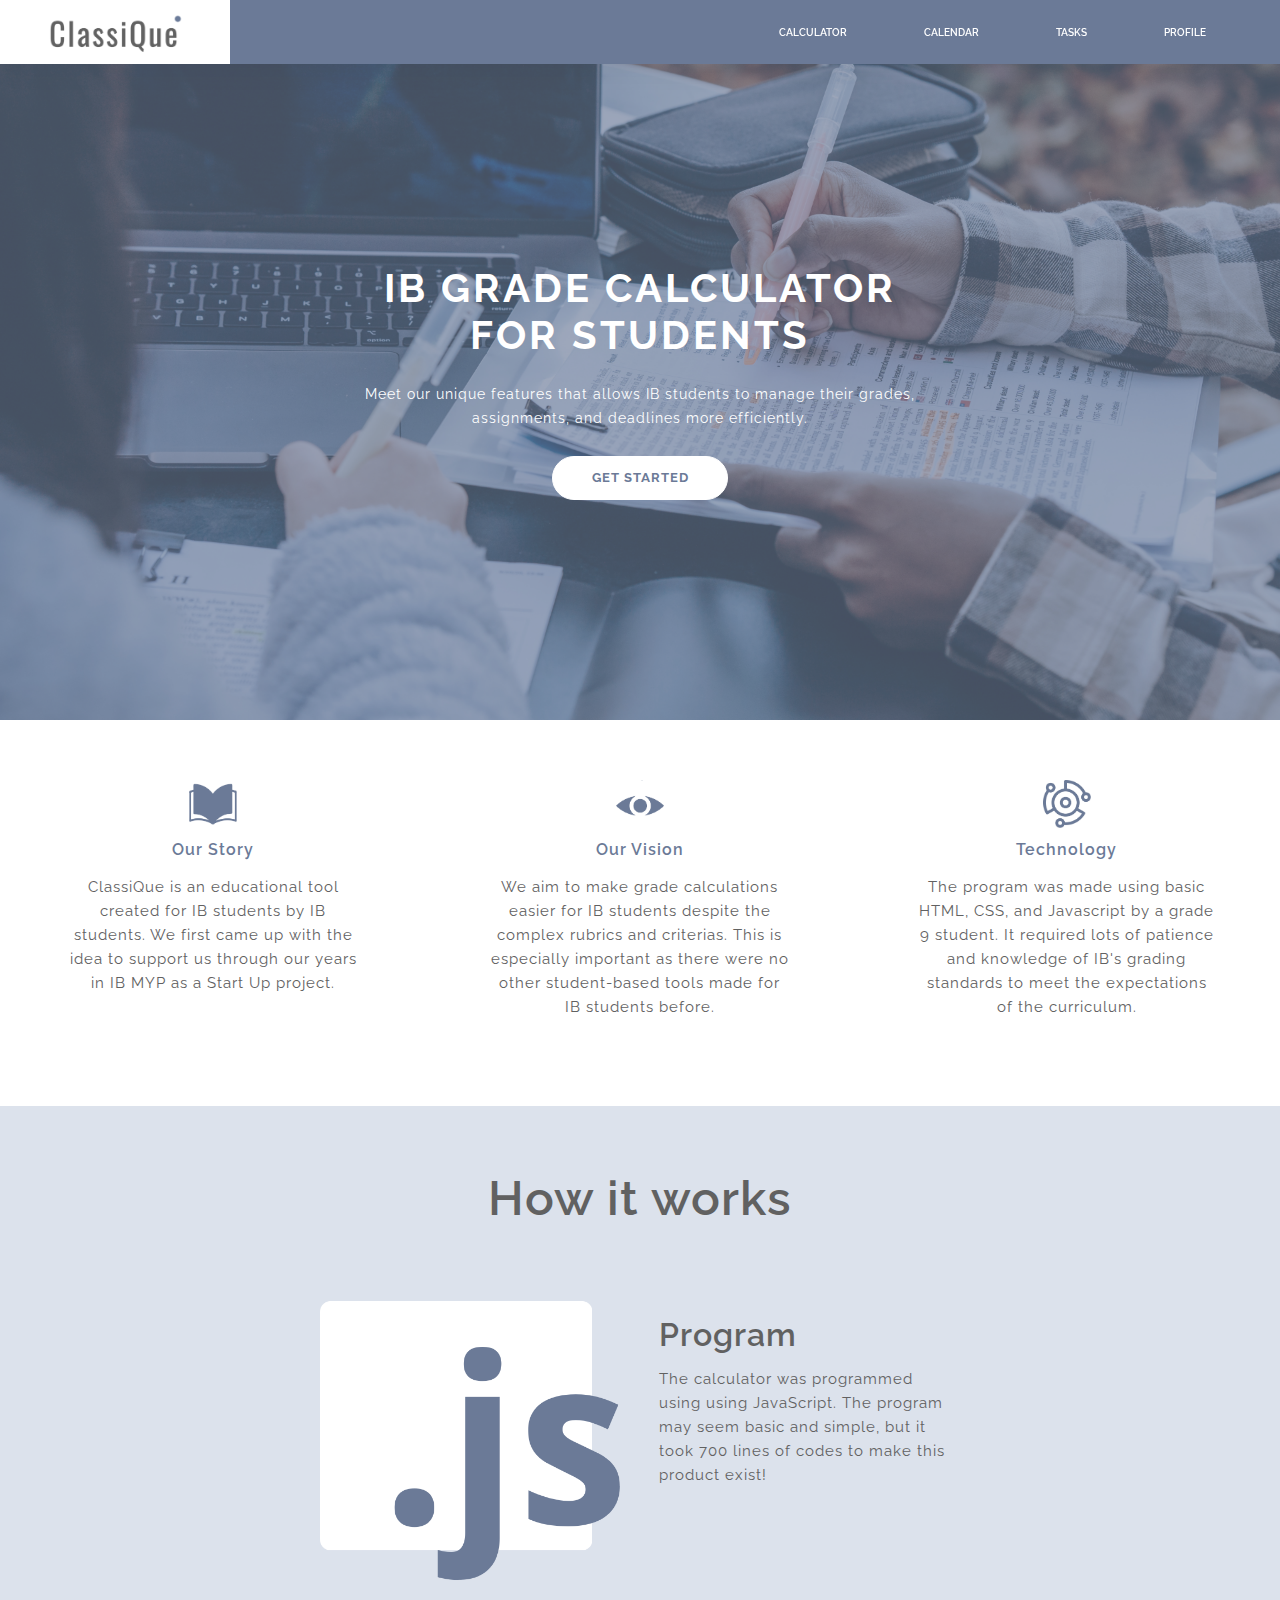
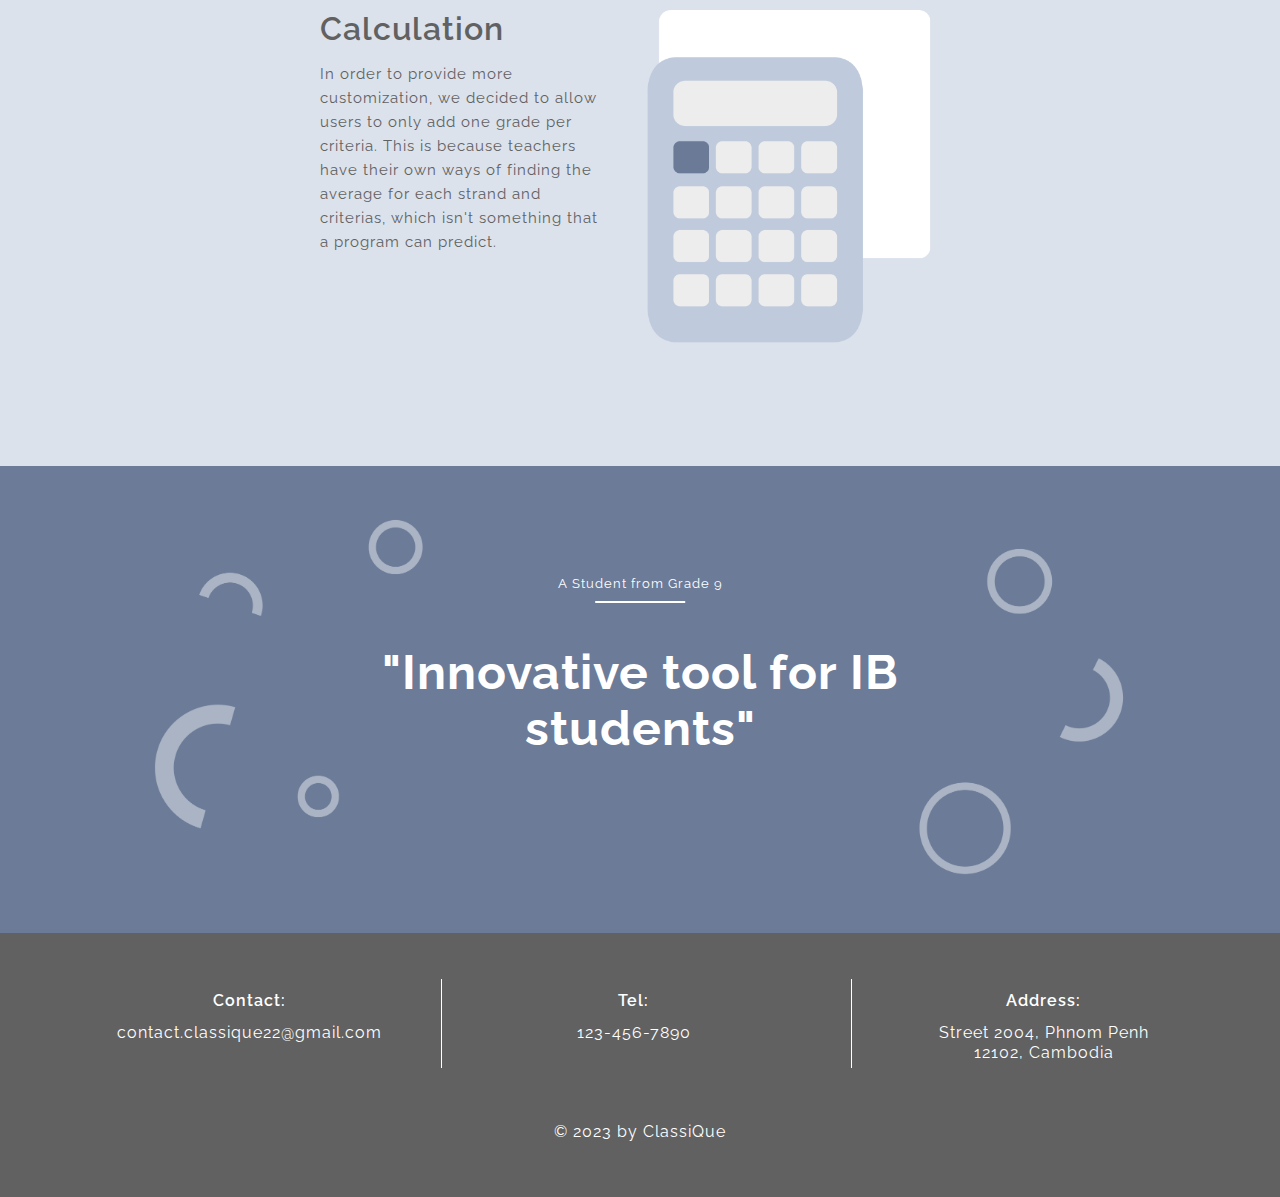
==== commit 05a43fbd: "Update index.html" ====
--- a/index.html
+++ b/index.html
@@ -361,7 +361,7 @@
         margin:0 0 0 4.5%;
         padding-top:1.25vw;
         width:30%;
-        height:350px; 
+        height:20.625vw;
         float:left; 
         text-align:center;
         color:white;
@@ -370,7 +370,7 @@
         margin:0 2% 0 0;
         padding-top:1.25vw;
         width:30%;
-        height:350px;
+        height:20.625vw;
         float:left;
         color:white;
         text-align:center;
@@ -379,7 +379,7 @@
         margin:0 2% 0 0;
         padding-top:1.25vw;
         width:30%;
-        height:350px;
+        height:20.625vw;
         float:left;
         color:white;
         text-align:center;
@@ -454,20 +454,36 @@
         header #menu li {
             margin-left: 7%; 
         }
-        #img {
-            width:max-content;
+        .first {
+            position: relative;
+            text-align: center;
+            color: white;
+            width:100%;
+            background-image:url("background1.png");
+            height:50em;
             background-position: center;
             background-repeat: no-repeat;
             background-size: cover;
         }
+        #img {
+            display:none;
+        }
         h1 {
-            font-size:7.125vw;
+            font-size:6.5vw;
             width:90vw;
             letter-spacing:0.188vw;
+
+            /* float:right;
+            font-family:"Raleway-Bold";
+            font-weight:normal;
+            font-size:3.125vw;
+            text-align:center;
+            width:50vw;
+            letter-spacing:3px; */
         }
         p {
-            width:90vw;
-            font-size:3.125vw;
+            width:85vw;
+            font-size:2.75vw;
             line-height:4vw;
             color:white;
             letter-spacing:1px;
@@ -483,18 +499,20 @@
         }
         .part1 {
             /* border:solid 1px red; */
-            top: 35%;
+            top: 45%;
             left: 50%;
         }
         .part2 {
             /* border:solid 1px red; */
-            top: 43%;
+            top: 45%;
             left: 50%;
+            margin-top:18vw;
         }
         .part3 {
             /* border:solid 1px red; */
-            top: 49%;
+            top: 45%;
             left: 50%;
+            margin-top:32vw;
         }
         .second {
             height:225vw;
@@ -591,7 +609,6 @@
         #left2 {
             margin:0 0 0 4.5%;
             width:30%;
-            height:350px; 
             float:left; 
             text-align:center;
             color:white;
@@ -599,7 +616,6 @@
         #right2 {
             margin:0 2% 0 0;
             width:30%;
-            height:350px;
             float:left;
             color:white;
             text-align:center;
@@ -607,7 +623,6 @@
         #mid {
             margin:0 2% 0 0;
             width:30%;
-            height:90px;
             float:left;
             color:white;
             text-align:center;
@@ -665,7 +680,7 @@
         <img id="img" src="background1.png">
         <div class="part1"><h1>IB GRADE CALCULATOR<br>FOR STUDENTS</h1></div>
         <div class="part2"><p>Meet our unique features that allows IB students to manage their grades, assignments, and deadlines more efficiently. </p></div>
-        <div class="part3"><button type="button" id="startBtn">GET STARTED</button></div>
+        <div class="part3"><a href="calc.html"><button type="button" id="startBtn">GET STARTED</button></a></div>
     </div>
     <div class="second">
         <aside id="left">
@@ -743,6 +758,5 @@
         </aside>
         <div class="cred">© 2023 by ClassiQue</div>
     </footer>
-    <br>
 </body>
 </html>
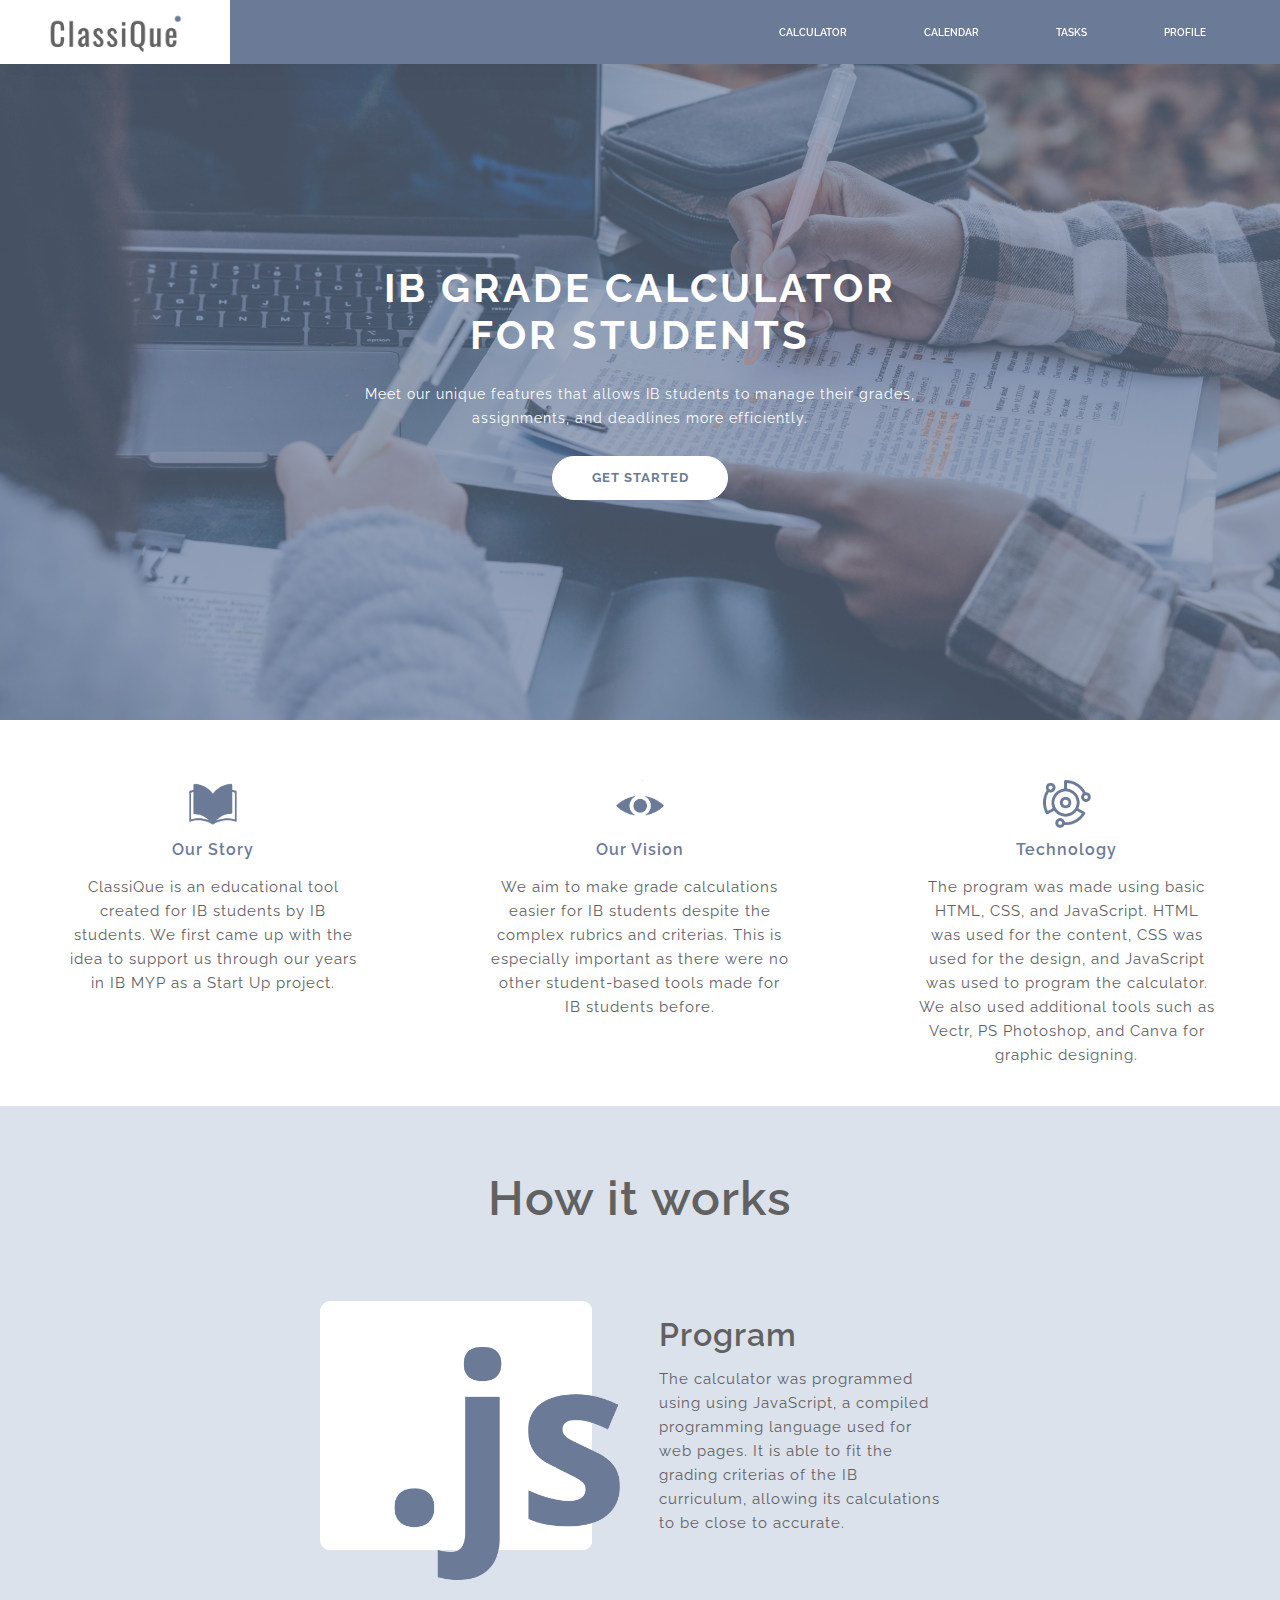
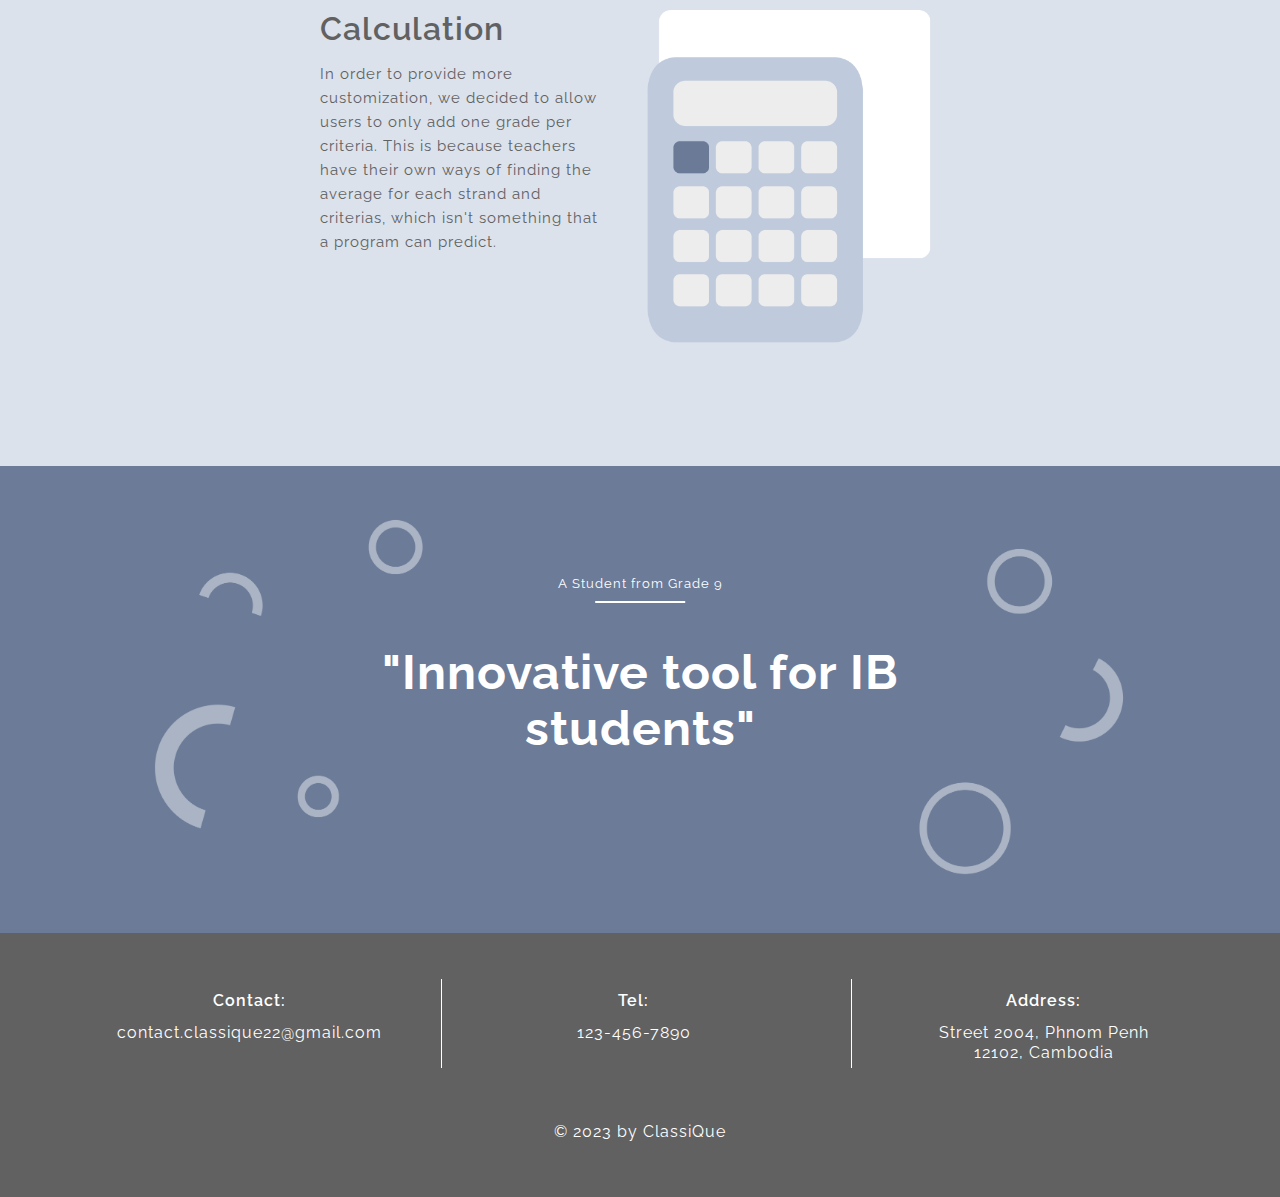
==== commit e4bbaa39: "Update index.html" ====
--- a/index.html
+++ b/index.html
@@ -667,9 +667,9 @@
 <body>
     <div class="top">
         <header>
-            <a href="index2.html"><img id="logo" src="logo.png"></a>
+            <a href="index.html"><img id="logo" src="logo.png"></a>
             <ul id="menu">
-                <li><a href="calc2.html">CALCULATOR</a></li>
+                <li><a href="calc.html">CALCULATOR</a></li>
                 <li><a>CALENDAR</li></a>
                 <li><a>TASKS</li></a>
                 <li><a>PROFILE</li></a>
@@ -707,7 +707,7 @@
                 Technology
             </div>
             <div class="cont">
-                The program was made using basic HTML, CSS, and Javascript by a grade 9 student. It required lots of patience and knowledge of IB's grading standards to meet the expectations of the curriculum.
+                The program was made using basic HTML, CSS, and JavaScript. HTML was used for the content, CSS was used for the design, and JavaScript was used to program the calculator. We also used additional tools such as Vectr, PS Photoshop, and Canva for graphic designing. 
             </div>
         </aside>
     </div>
@@ -720,7 +720,7 @@
             Program
         </div>
         <div class="exp1">
-            The calculator was programmed using using JavaScript. The program may seem basic and simple, but it took 700 lines of codes to make this product exist!
+            The calculator was programmed using using JavaScript, a compiled programming language used for web pages. It is able to fit the grading criterias of the IB curriculum, allowing its calculations to be close to accurate.
         </div>
         <img id="calc" src="calc.png">
         <div class="expS2">
